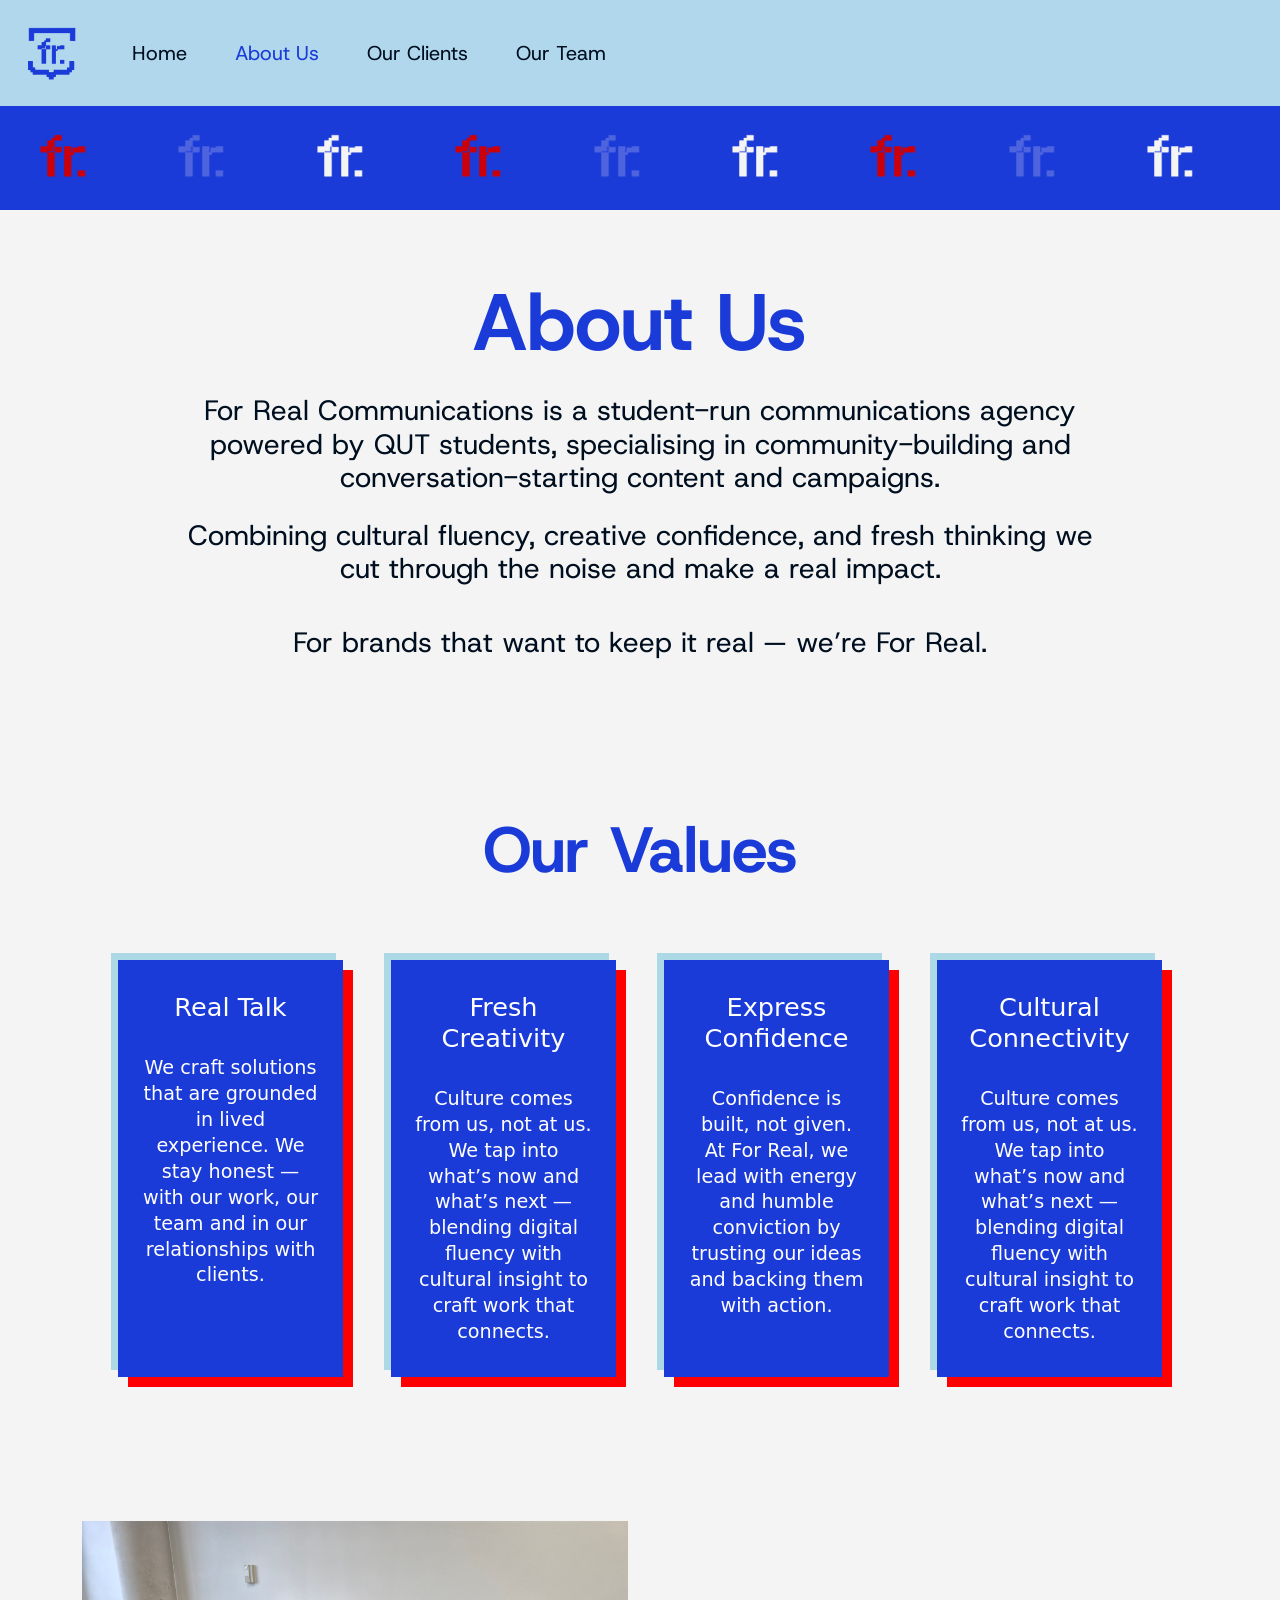
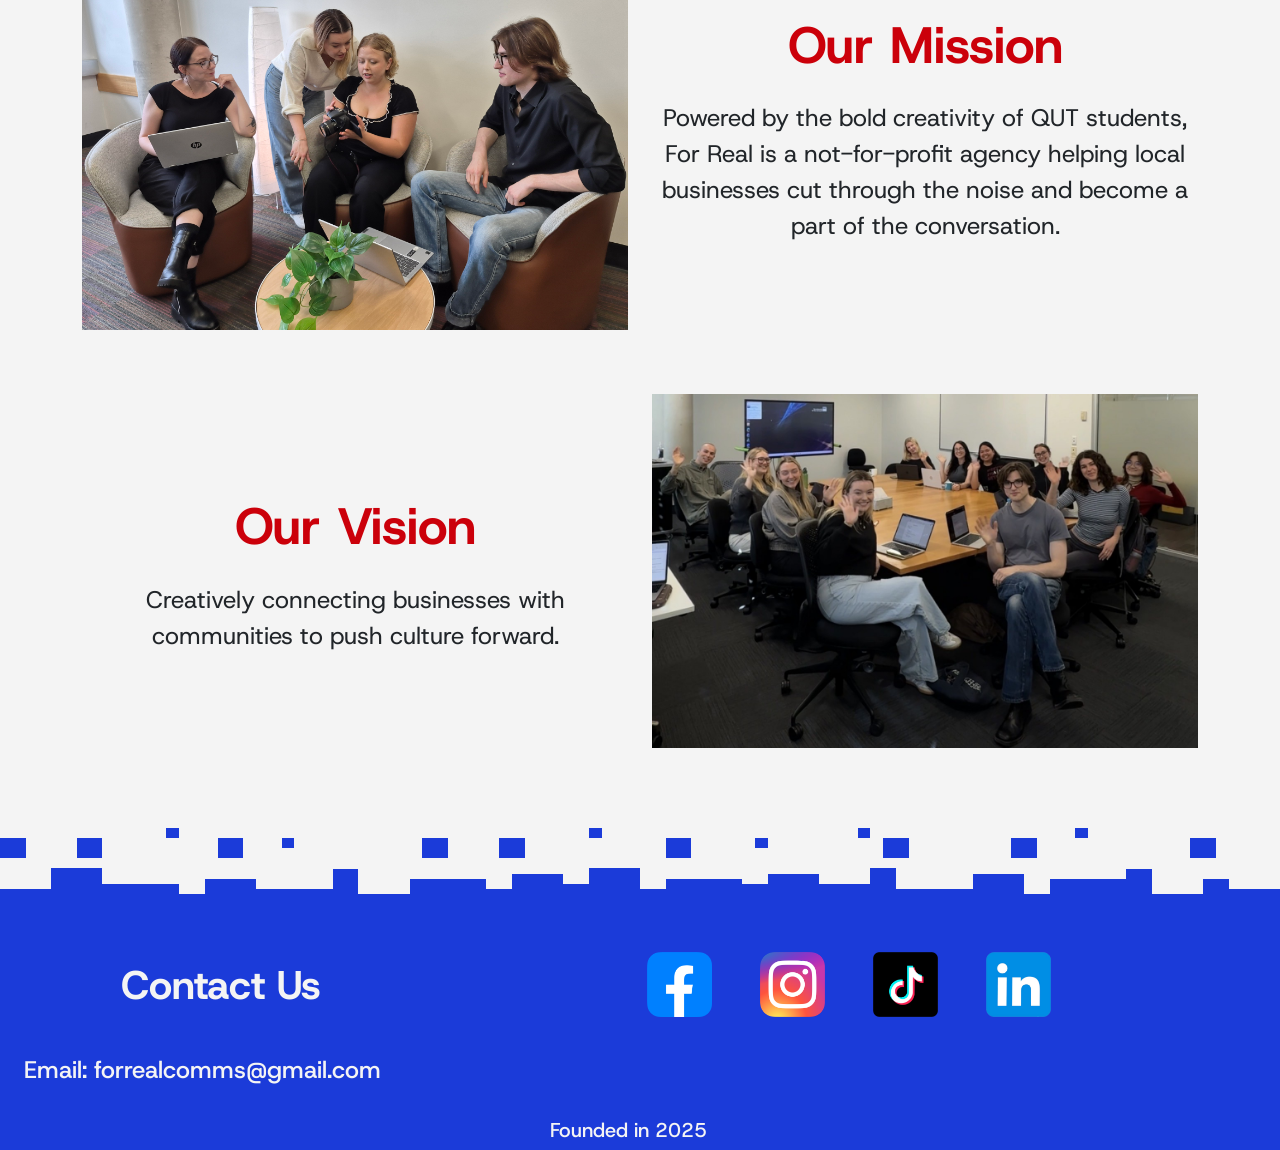
==== aboutUs.html @ e69cf762 "Add files via upload" ====
<!doctype html>
<html lang="en">

<head>
    <meta charset="utf-8">
    <meta name="viewport" content="width=device-width, initial-scale=1">
    <title>For Real Communication ABOUT US</title>
    <link href="https://cdn.jsdelivr.net/npm/bootstrap@5.3.8/dist/css/bootstrap.min.css" rel="stylesheet"
        integrity="sha384-sRIl4kxILFvY47J16cr9ZwB07vP4J8+LH7qKQnuqkuIAvNWLzeN8tE5YBujZqJLB" crossorigin="anonymous">
    <link rel="preconnect" href="https://fonts.googleapis.com">
    <link rel="preconnect" href="https://fonts.gstatic.com" crossorigin>
    <link
        href="https://fonts.googleapis.com/css2?family=Host+Grotesk:ital,wght@0,300..800;1,300..800&family=Manrope:wght@200..800&family=Space+Grotesk:wght@300..700&display=swap"
        rel="stylesheet">
    <link rel="stylesheet" type="text/css" href="style.css">
    <link rel="stylesheet" type="text/css" href="headerTop.css">
    <link rel="stylesheet" type="text/css" href="glitch-boxes.css">
</head>


<body style="background-color: #f4f4f4;">

    <header>
        <nav class="navbar fixed-top navbar-expand-lg navbar-light" style="background-color: #b1d7ed;">
            <div class="container-fluid">
                <a class="navbar-brand" href="index.html">
                    <img src="sources/images/blue-small-logo.png" alt="For Real Logo (Blue)" height="80">
                </a>
                <button class="navbar-toggler" type="button" data-bs-toggle="collapse"
                    data-bs-target="#navbarNavAltMarkup" aria-controls="navbarNavAltMarkup" aria-expanded="false"
                    aria-label="Toggle navigation">
                    <span class="navbar-toggler-icon"></span>
                </button>
                <div class="collapse navbar-collapse" id="navbarNavAltMarkup">
                    <div class="navbar-nav">
                        <a class="nav-link bodytext fs-5 mx-3" href="index.html" style="color: #000f20;">Home</a>
                        <a class="nav-link active bodytext fs-5 mx-3" href="aboutUs.html" aria-current="page"
                            style="color: #1b3bd9;">About Us</a>
                        <a class="nav-link bodytext fs-5 mx-3" href="clients.html" style="color: #000f20;">Our Clients</a>
                        <a class="nav-link bodytext fs-5 mx-3" href="teams.html" style="color: #000f20;">Our Team</a>
                    </div>
                </div>
            </div>
        </nav>

        <div class="container-fluid overflow-hidden"
            style="padding-top: 110px; background-color: #1b3bd9; margin-bottom: 5vw;">
            <div class="watermark-track">
                <!-- First set -->
                <div class="watermark-group">
                    <img src="sources/images/red-watermark.png" class="watermark-image" alt="">
                    <img src="sources/images/blue-watermark.png" class="watermark-image" alt="">
                    <img src="sources/images/white-watermark.png" class="watermark-image" alt="">
                </div>
                <!-- Duplicate set for seamless looping -->
                <div class="watermark-group">
                    <img src="sources/images/red-watermark.png" class="watermark-image" alt="">
                    <img src="sources/images/blue-watermark.png" class="watermark-image" alt="">
                    <img src="sources/images/white-watermark.png" class="watermark-image" alt="">
                </div>
                <div class="watermark-group">
                    <img src="sources/images/red-watermark.png" class="watermark-image" alt="">
                    <img src="sources/images/blue-watermark.png" class="watermark-image" alt="">
                    <img src="sources/images/white-watermark.png" class="watermark-image" alt="">
                </div>
                <div class="watermark-group">
                    <img src="sources/images/red-watermark.png" class="watermark-image" alt="">
                    <img src="sources/images/blue-watermark.png" class="watermark-image" alt="">
                    <img src="sources/images/white-watermark.png" class="watermark-image" alt="">
                </div>
                <div class="watermark-group">
                    <img src="sources/images/red-watermark.png" class="watermark-image" alt="">
                    <img src="sources/images/blue-watermark.png" class="watermark-image" alt="">
                    <img src="sources/images/white-watermark.png" class="watermark-image" alt="">
                </div>
                <div class="watermark-group">
                    <img src="sources/images/red-watermark.png" class="watermark-image" alt="">
                    <img src="sources/images/blue-watermark.png" class="watermark-image" alt="">
                    <img src="sources/images/white-watermark.png" class="watermark-image" alt="">
                </div>
            </div>
        </div>
    </header>

    <div class="container">
        <div class="row pb-3">
            <div class="col-12 text-center bp-5">
                <h1 class="display-1 subtitle" style="color: #1b3bd9;">
                    About Us
                </h1>
            </div>
        </div>
        <div class="row" style="padding-bottom: 10vw;">
            <div class="offset-1 col-10">
                <h3 class="fw-normal bodytext text-center" style="color: #000f20;">
                    For Real Communications is a student-run communications agency powered by QUT students,
                    specialising in community-building and conversation-starting content and campaigns.
                </h3>
                <h3 class="fw-normal bodytext text-center py-3" style="color: #000f20;">
                    Combining cultural fluency, creative confidence, and fresh thinking we cut through
                    the noise and make a real impact.
                </h3>
                <h3 class="fw-normal bodytext text-center py-3" style="color: #000f20;">
                    For brands that want to keep it real — we’re For Real.
                </h3>
            </div>
        </div>
        <div class="row" style="padding-bottom: 10vw;">
            <div class="col-12 text-center">
                <h1 class="display-3 subtitle" style="color: #1b3bd9;">
                    Our Values
                </h1>
            </div>
            <div class="row g-5 justify-content-center mx-0 mt-3">
                <!-- Service 1 -->
                <div class="col-12 col-md-6 col-lg-3">
                    <div class="glitch-card values-card">
                        <div class="glitch-red"></div>
                        <div class="glitch-blue"></div>
                        <div class="glitch-box">
                            <h3 class="value-title">
                                Real Talk
                            </h3>
                            <p class="value-text">
                                We craft solutions that are grounded in lived experience.
                                We stay honest — with our work, our team and in our
                                relationships with clients.
                            </p>
                        </div>
                    </div>
                </div>
                <!-- Service 2 -->
                <div class="col-12 col-md-6 col-lg-3">
                    <div class="glitch-card values-card">
                        <div class="glitch-red"></div>
                        <div class="glitch-blue"></div>
                        <div class="glitch-box">
                            <h3 class="value-title">
                                Fresh Creativity
                            </h3>
                            <p class="value-text">
                                Culture comes from us, not at us. We tap into what’s now and what’s next
                                — blending digital fluency with cultural insight to craft work that connects.
                            </p>
                        </div>
                    </div>
                </div>
                <!-- Service 3 -->
                <div class="col-12 col-md-6 col-lg-3">
                    <div class="glitch-card values-card">
                        <div class="glitch-red"></div>
                        <div class="glitch-blue"></div>
                        <div class="glitch-box">
                            <h3 class="value-title">
                                Express Confidence
                            </h3>
                            <p class="value-text">
                                Confidence is built, not given. At For Real, we lead with energy and humble
                                conviction by trusting our ideas and backing them with action.
                            </p>
                        </div>
                    </div>
                </div>
                <!-- Service 4-->
                <div class="col-12 col-md-6 col-lg-3">
                    <div class="glitch-card values-card">
                        <div class="glitch-red"></div>
                        <div class="glitch-blue"></div>
                        <div class="glitch-box">
                            <h3 class="value-title">
                                Cultural Connectivity
                            </h3>
                            <p class="value-text">
                                Culture comes from us, not at us. We tap into what’s now and what’s next
                                — blending digital fluency with cultural insight to craft work that connects.
                            </p>
                        </div>
                    </div>
                </div>
            </div>
        </div>
        <div class="row py-3 align-items-center justify-content-center">
            <!-- Image -->
            <div class="col-12 col-md-6 d-flex">
                <img src="sources/images/ForRealImage-1.jpg" class="img-fluid" alt="For Real Communications team">
            </div>
            <!-- Text -->
            <div class="col-12 col-md-6 text-center">
                <h2 class="subtitle mission-title my-4" style="color:#cb000a;">
                    Our Mission
                </h2>
                <p class="bodytext mission-text text-dark">
                    Powered by the bold creativity of QUT students, For Real is a
                    not-for-profit agency helping local businesses cut through the
                    noise and become a part of the conversation.
                </p>
            </div>
        </div>
        <div class="row py-5 pb-sm-3 align-items-center justify-content-center">
            <div class="col-12 col-md-6 text-center">
                <h2 class="subtitle mission-title my-4" style="color:#cb000a;">
                    Our Vision
                </h2>
                <p class="bodytext mission-text text-dark">
                    Creatively connecting businesses with communities to push culture forward.
                </p>
            </div>
            <div class="col-12 col-md-6 d-flex align-items-center justify-content-center">
                <img src="sources/images/ForRealImage-2.jpg" class="img-fluid w-100 h-100" alt="For Real Communications team">
            </div>
        </div>
    </div>


    <footer>
        <section class="Glitch" style="padding-top: 5vw;">
            <div class="glitch-row">
                <div class="glitchbrick" style="grid-column: 14 / span 1; --h:1;"></div>
                <div class="glitchbrick" style="grid-column: 47 / span 1; --h:1;"></div>
                <div class="glitchbrick" style="grid-column: 68 / span 1; --h:1;"></div>
                <div class="glitchbrick" style="grid-column: 85 / span 1; --h:1;"></div>
            </div>

            <div class="glitch-row" style="padding-bottom: 10px;">
                <div class="glitchbrick" style="grid-column: 1 / span 2; --h:2;"></div>
                <div class="glitchbrick" style="grid-column: 7 / span 2; --h:2;"></div>
                <div class="glitchbrick" style="grid-column: 18 / span 2; --h:2;"></div>
                <div class="glitchbrick" style="grid-column: 23 / span 1; --h:1;"></div>
                <div class="glitchbrick" style="grid-column: 34 / span 2; --h:2;"></div>
                <div class="glitchbrick" style="grid-column: 40 / span 2; --h:2;"></div>
                <div class="glitchbrick" style="grid-column: 53 / span 2; --h:2;"></div>
                <div class="glitchbrick" style="grid-column: 60 / span 1; --h:1;"></div>
                <div class="glitchbrick" style="grid-column: 70 / span 2; --h:2;"></div>
                <div class="glitchbrick" style="grid-column: 80 / span 2; --h:2;"></div>
                <div class="glitchbrick" style="grid-column: 94 / span 2; --h:2;"></div>
            </div>

            <div class="glitch-row glitch" style="align-items: end" ;>
                <div class="glitchbrick h15 span2"></div>
                <div class="glitchbrick h40 span2"></div>
                <div class="glitchbrick h20 span3"></div>
                <div class="glitchbrick h10 span1"></div>
                <div class="glitchbrick h25 span2"></div>
                <div class="glitchbrick h15 span3"></div>
                <div class="glitchbrick h35 span1"></div>
                <div class="glitchbrick h10 span2"></div>
                <div class="glitchbrick h25 span3"></div>
                <div class="glitchbrick h15 span1"></div>
                <div class="glitchbrick h30 span2"></div>
                <div class="glitchbrick h20 span1"></div>
                <div class="glitchbrick h40 span2"></div>
                <div class="glitchbrick h15 span1"></div>
                <div class="glitchbrick h25 span3"></div>
                <div class="glitchbrick h20 span1"></div>
                <div class="glitchbrick h30 span2"></div>
                <div class="glitchbrick h20 span2"></div>
                <div class="glitchbrick h40 span1"></div>
                <div class="glitchbrick h15 span3"></div>
                <div class="glitchbrick h30 span2"></div>
                <div class="glitchbrick h10 span1"></div>
                <div class="glitchbrick h25 span3"></div>
                <div class="glitchbrick h35 span1"></div>
                <div class="glitchbrick h10 span2"></div>
                <div class="glitchbrick h25 span1"></div>
                <div class="glitchbrick h15 span2"></div>
            </div>

        </section>

        <div class="container-fluid pt-5 bp-1 px-4" style="background-color: #1b3bd9;">
            <div class="row align-items-center">
                <div class="col-12 col-md-4 contact-title">
                    <p class="display-6 subtitle mb-0 text-center">
                        Contact Us
                    </p>
                </div>
                <div class="col-12 col-md-8">
                    <div class="d-flex justify-content-center align-items-center gap-5">
                        <a href="https://www.facebook.com/profile.php?id=61580654530133" target="_blank">
                            <img src="sources/images/facebook-logo.png" class="img-fluid social-icon" alt="Facebook">
                        </a>
                        <a href="https://www.instagram.com/forreal_comms/" target="_blank">
                            <img src="sources/images/instagram-logo.png" class="img-fluid social-icon" alt="Instagram">
                        </a>
                        <a href="https://www.tiktok.com/@forreal_comms" target="_blank">
                            <img src="sources/images/tiktok-logo.png" class="img-fluid social-icon" alt="TikTok">
                        </a>
                        <a href="https://www.linkedin.com/company/for-real-communications/" target="_blank">
                            <img src="sources/images/linkedin-logo.png" class="img-fluid social-icon" alt="LinkedIn">
                        </a>
                    </div>
                </div>
            </div>

            <div class="row" style="padding-top: 3vw;">
                <div class="col-12">
                    <p class="h4 bodytext text-center text-md-start">Email: forrealcomms@gmail.com</p>
                </div>

                <div class="row" style="padding-top: 2vw;">
                    <div class="col-12 text-center">
                        <p class="h5 bodytext">Founded in 2025</p>
                    </div>
                </div>

            </div>
        </div>

    </footer>

    <script src="https://cdn.jsdelivr.net/npm/@popperjs/core@2.11.8/dist/umd/popper.min.js"
        integrity="sha384-I7E8VVD/ismYTF4hNIPjVp/Zjvgyol6VFvRkX/vR+Vc4jQkC+hVqc2pM8ODewa9r"
        crossorigin="anonymous"></script>
    <script src="https://cdn.jsdelivr.net/npm/bootstrap@5.3.8/dist/js/bootstrap.min.js"
        integrity="sha384-G/EV+4j2dNv+tEPo3++6LCgdCROaejBqfUeNjuKAiuXbjrxilcCdDz6ZAVfHWe1Y"
        crossorigin="anonymous"></script>
</body>

</html>


<style>
    .mission-title {
    color: #cb000a;
    font-size: 3.2rem;
}

.mission-text {
    color: #000f20;
    font-size: 1.5rem;
    line-height: 1.5;
}

/* Tablets */
@media (max-width: 991px) {
    .mission-title {
        font-size: 2.6rem;
    }

    .mission-text {
        font-size: 1.3rem;
    }
}

/* Phones */
@media (max-width: 767px) {
    .mission-title {
        font-size: 2.2rem;
    }

    .mission-text {
        font-size: 1.15rem;
    }
}
</style>
---- style.css ----
* {
    margin: 0;
    padding: 0;
}


html {
    background-color: #f4f4f4;
}

.navbar {
    box-shadow: 0 1px 5px #1b3bd9;
}



.subtitle {
    font-family: "Host Grotesk";
    font-weight: bold;
    color: #f4f4f4;
}

.bodytext {
    font-family: "Host Grotesk";
    color: #f4f4f4; 
}



.glitch-row {
    --cols: 100;
    display: grid;
    grid-template-columns: repeat(var(--cols), 1fr);
}

.glitch-row.glitch {
    --cols: 50;
}

.glitchbrick {
    background: #1b3bd9;
    height: clamp(8px, calc(var(--h) * 0.8vw), 36px);
}

.h10 {
    --h: 1;
}

.h15 {
    --h: 1.5;
}

.h20 {
    --h: 2;
}

.h25 {
    --h: 2.5;
}

.h30 {
    --h: 3;
}

.h35 {
    --h: 3.5;
}

.h40 {
    --h: 4;
}

.span1 {
    grid-column: span 1;
}

.span2 {
    grid-column: span 2;
}

.span3 {
    grid-column: span 3;
}




.social-links {
    gap: 20px;
}

.social-icon {
    width: 65px;
}

@media (max-width: 768px) {
    .social-links {
        gap: 15px;
    }

    .social-icon {
        width: 60px;
    }
}

@media (max-width: 576px) {
    .social-links {
        gap: 12px;
    }

    .social-icon {
        width: 55px;
    }
}


@media (max-width: 766px) {
    .contact-title {
        margin-bottom: 3vw;
    }
}
---- headerTop.css ----
.watermark-track {
    display: flex;
    width: max-content;
    animation: scroll-watermarks 20s linear infinite;
}

.watermark-group {
    display: flex;
    align-items: center;
    gap: 3vw;
    flex-shrink: 0;
    padding-right: 3vw;
}

.watermark-image {
    width: clamp(50px, 8vw, 100px);
    height: auto;
    flex-shrink: 0;

    animation: blinkeffect 10s infinite alternate;
}

@keyframes scroll-watermarks {
    from {
        transform: translateX(0);
    }

    to {
        transform: translateX(-50%);
    }
}
---- glitch-boxes.css ----
.glitch-card {
    position: relative;
}

.glitch-box {
    position: relative;
    z-index: 10;
    width: 100%;
    height: 100%;

    background: #1b3bd9;
    color: white;

    display: flex;
    flex-direction: column;
    align-items: center;
    text-align: center;

    box-sizing: border-box;
}

.glitch-red,
.glitch-blue {
    position: absolute;
    inset: 0;
    width: 100%;
    height: 100%;
}

.glitch-red {
    background: red;
    z-index: 1;
}

.glitch-blue {
    background: lightblue;
    z-index: 0;
}


/* ABOUT US */
.values-card {
    height: 100%;
    min-height: 0;
}

.values-card .glitch-box {
    height: 100%;
    padding: 2rem 1.5rem;
    box-sizing: border-box;
}

.value-title {
    font-size: clamp(1.3rem, 2vw, 1.6rem);
    margin-bottom: 2rem;
}

.value-text {
    font-size: clamp(1rem, 1.5vw, 1.25rem);
    line-height: 1.35;
    margin: 0;
}

.values-card .glitch-red {
    top: 10px;
    left: 10px;
}

.values-card .glitch-blue {
    top: -7px;
    left: -7px;
}


/* Medium */
@media (min-width: 768px) and (max-width: 991px) {

    .values-card .glitch-box {
        padding: 1.5rem 1rem;
    }
}


/* Small */
@media (max-width: 767px) {

    .values-card .glitch-box {
        padding: 1.25rem 1rem;
    }

    .values-card .glitch-red {
        top: 5px;
        left: 5px;
    }

    .values-card .glitch-blue {
        top: -5px;
        left: -5px;
    }
}

.values-row > div {
    display: flex;
}


/* INDEX */

.service-card {
    position: relative;
    height: 180px;
}

.service-box {
    position: relative;
    z-index: 10;
    height: 100%;
    padding: 2rem;
    justify-content: center;
}

.service-title {
    font-size: clamp(1.2rem, 2vw, 1.7rem);
    line-height: 1.2;
}

.service-card .glitch-red,
.service-card .glitch-blue {
    height: 100%;
}

.service-card .glitch-red {
    top: 12px;
    left: 12px;
}

.service-card .glitch-blue {
    top: -8px;
    left: -8px;
}
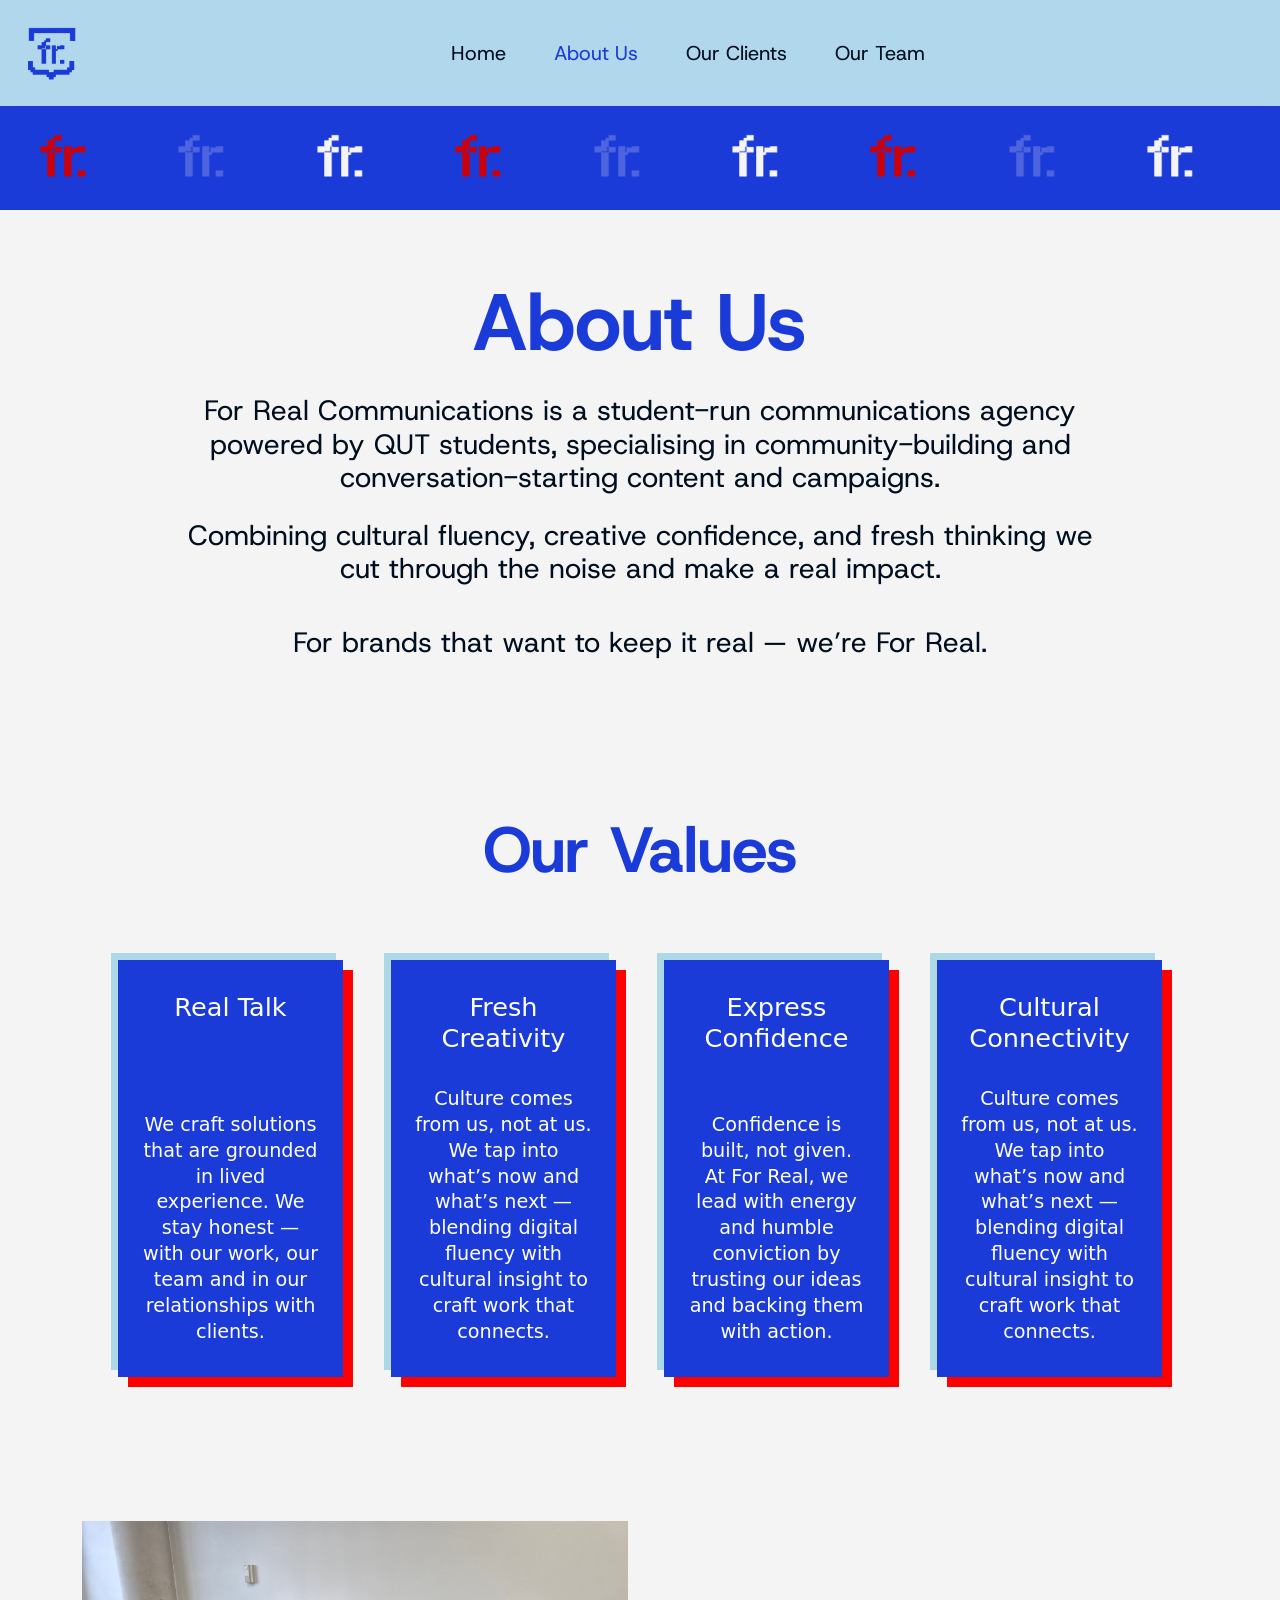
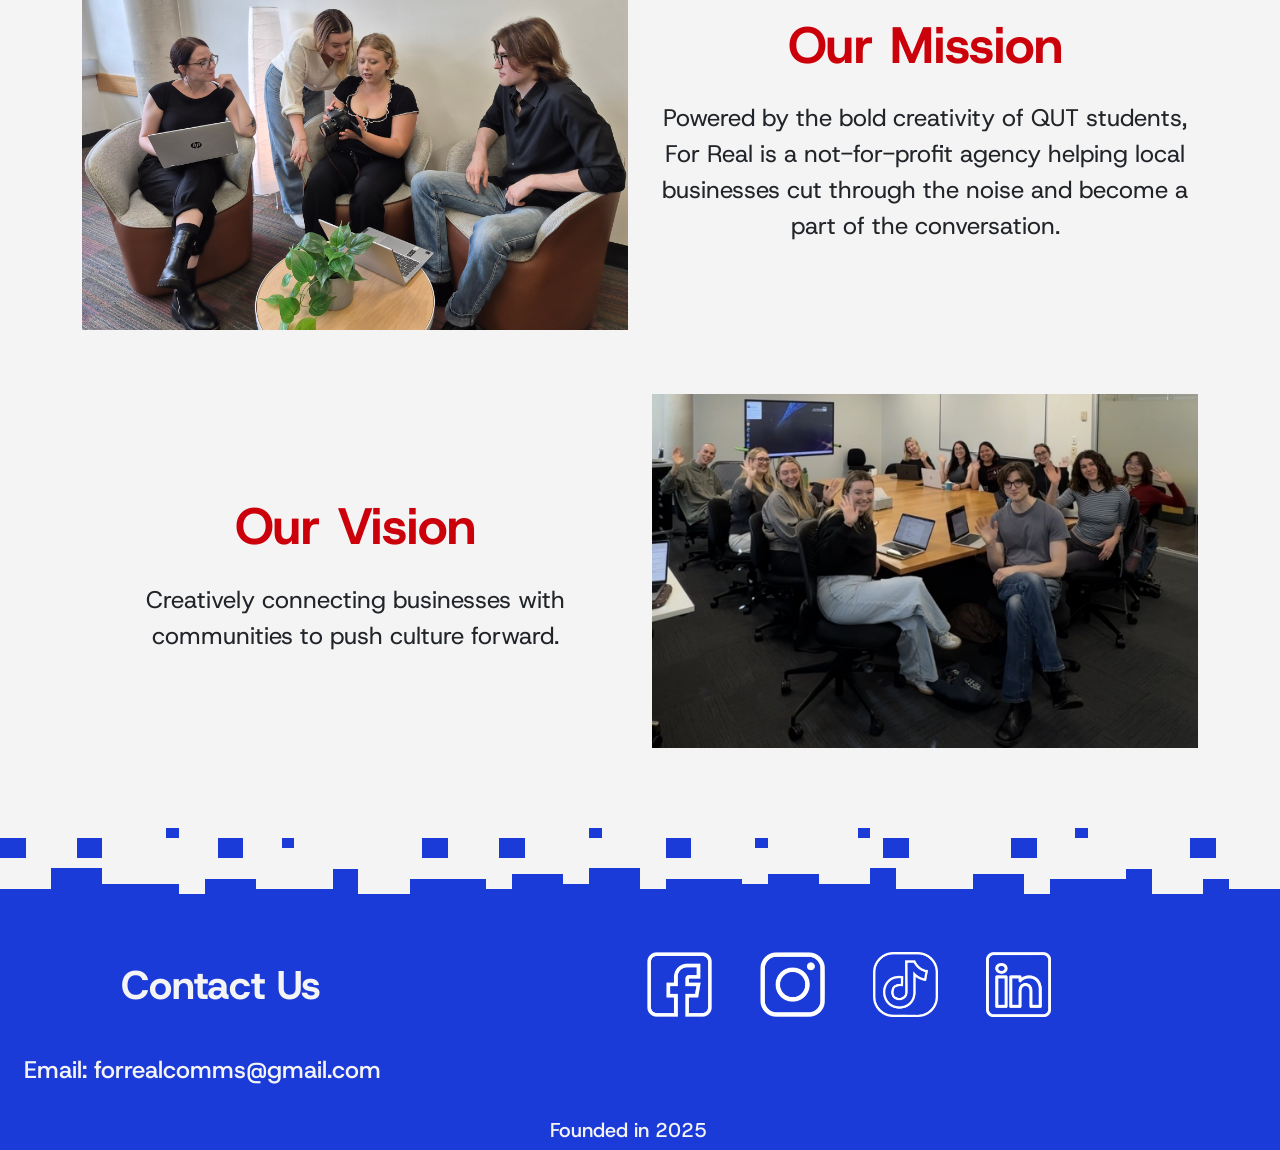
==== commit 4f4ae35a: "Add files via upload" ====
--- a/aboutUs.html
+++ b/aboutUs.html
@@ -5,6 +5,7 @@
     <meta charset="utf-8">
     <meta name="viewport" content="width=device-width, initial-scale=1">
     <title>For Real Communication ABOUT US</title>
+    <link rel="icon" type="image/x-icon" href="favicon.ico">
     <link href="https://cdn.jsdelivr.net/npm/bootstrap@5.3.8/dist/css/bootstrap.min.css" rel="stylesheet"
         integrity="sha384-sRIl4kxILFvY47J16cr9ZwB07vP4J8+LH7qKQnuqkuIAvNWLzeN8tE5YBujZqJLB" crossorigin="anonymous">
     <link rel="preconnect" href="https://fonts.googleapis.com">
@@ -32,7 +33,7 @@
                     <span class="navbar-toggler-icon"></span>
                 </button>
                 <div class="collapse navbar-collapse" id="navbarNavAltMarkup">
-                    <div class="navbar-nav">
+                    <div class="navbar-nav mx-auto">
                         <a class="nav-link bodytext fs-5 mx-3" href="index.html" style="color: #000f20;">Home</a>
                         <a class="nav-link active bodytext fs-5 mx-3" href="aboutUs.html" aria-current="page"
                             style="color: #1b3bd9;">About Us</a>
@@ -111,7 +112,7 @@
                     Our Values
                 </h1>
             </div>
-            <div class="row g-5 justify-content-center mx-0 mt-3">
+            <div class="row g-5 values-row justify-content-center mx-0 mt-3">
                 <!-- Service 1 -->
                 <div class="col-12 col-md-6 col-lg-3">
                     <div class="glitch-card values-card">
--- a/glitch-boxes.css
+++ b/glitch-boxes.css
@@ -39,9 +39,13 @@
 
 
 /* ABOUT US */
+.values-row > div {
+    display: flex;
+}
+
 .values-card {
+    width: 100%;
     height: 100%;
-    min-height: 0;
 }
 
 .values-card .glitch-box {
@@ -50,15 +54,16 @@
     box-sizing: border-box;
 }
 
+.value-text {
+    margin-top: auto;
+    margin-bottom: 0;
+    font-size: clamp(1rem, 1.5vw, 1.25rem);
+    line-height: 1.35;
+}
+
 .value-title {
     font-size: clamp(1.3rem, 2vw, 1.6rem);
     margin-bottom: 2rem;
-}
-
-.value-text {
-    font-size: clamp(1rem, 1.5vw, 1.25rem);
-    line-height: 1.35;
-    margin: 0;
 }
 
 .values-card .glitch-red {
